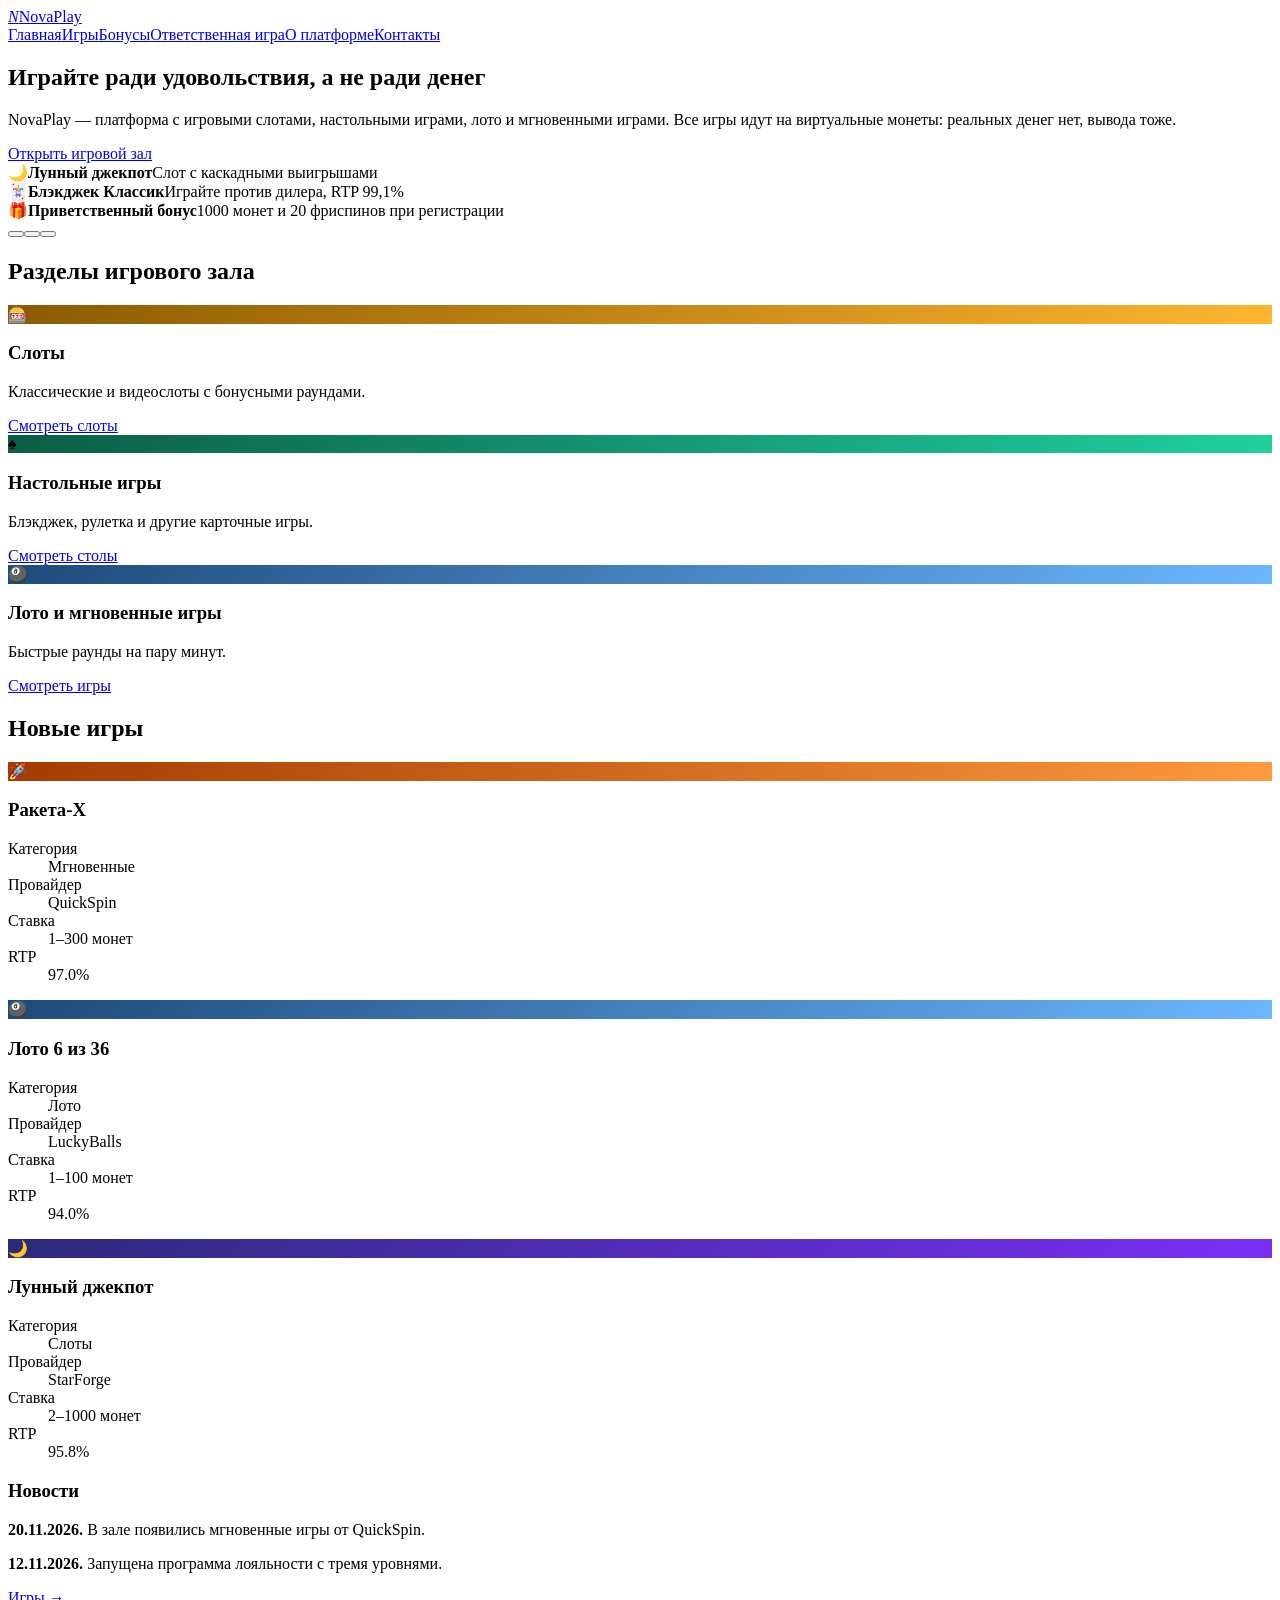
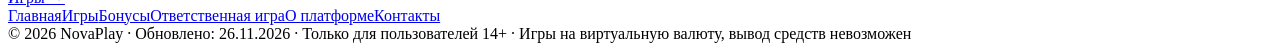
==== index.html @ 74986318 "Add files via upload" ====
<!DOCTYPE html>
<html lang="ru"><head><meta charset="utf-8"><meta name="viewport" content="width=device-width,initial-scale=1">
<title>Главная — NovaPlay</title><meta name="description" content="NovaPlay — онлайн-игры на виртуальные монеты, без реальных денег.">
<link rel="stylesheet" href="style.css"></head><body>
<header><div class="wrap"><a class="logo" href="index.html"><i>N</i>NovaPlay</a><nav><a href="index.html" class=on>Главная</a><a href="games.html">Игры</a><a href="bonuses.html">Бонусы</a><a href="responsible.html">Ответственная игра</a><a href="about.html">О платформе</a><a href="contacts.html">Контакты</a></nav></div></header>
<main class="wrap"><section class="hero"><div><h1>Играйте ради удовольствия, а не ради денег</h1><p>NovaPlay — платформа с игровыми слотами, настольными играми, лото и мгновенными играми. Все игры идут на виртуальные монеты: реальных денег нет, вывода тоже.</p><a class="btn" href="games.html">Открыть игровой зал</a></div>
<div><div class="slider" aria-label="Популярные игры"><div class="slide s1 on"><span class="ic">🌙</span><b>Лунный джекпот</b><span>Слот с каскадными выигрышами</span></div><div class="slide s2"><span class="ic">🃏</span><b>Блэкджек Классик</b><span>Играйте против дилера, RTP 99,1%</span></div><div class="slide s3"><span class="ic">🎁</span><b>Приветственный бонус</b><span>1000 монет и 20 фриспинов при регистрации</span></div></div>
<div class="dots"><button class="on" aria-label="Слайд 1"></button><button aria-label="Слайд 2"></button><button aria-label="Слайд 3"></button></div></div></section>
<h2>Разделы игрового зала</h2><div class="grid">
<article class="card"><div class="pic" style="background:linear-gradient(135deg,#8a5a00,#ffb62e)">🎰</div><div class="body"><h3>Слоты</h3><p>Классические и видеослоты с бонусными раундами.</p><a href="games.html">Смотреть слоты</a></div></article>
<article class="card"><div class="pic" style="background:linear-gradient(135deg,#0a5c45,#1fd1a0)">♠️</div><div class="body"><h3>Настольные игры</h3><p>Блэкджек, рулетка и другие карточные игры.</p><a href="games.html">Смотреть столы</a></div></article>
<article class="card"><div class="pic" style="background:linear-gradient(135deg,#1c4a7a,#6db7ff)">🎱</div><div class="body"><h3>Лото и мгновенные игры</h3><p>Быстрые раунды на пару минут.</p><a href="games.html">Смотреть игры</a></div></article></div>
<h2>Новые игры</h2><div class="grid"><article class="card" data-cat="instant" data-name="Ракета-X"><div class="pic" style="background:linear-gradient(135deg,#a33b00,#ff9a3e)">🚀</div><div class="body"><h3>Ракета-X</h3><dl class="spec"><dt>Категория</dt><dd>Мгновенные</dd><dt>Провайдер</dt><dd>QuickSpin</dd><dt>Ставка</dt><dd>1–300 монет</dd><dt>RTP</dt><dd>97.0%</dd></dl></div></article><article class="card" data-cat="lotto" data-name="Лото 6 из 36"><div class="pic" style="background:linear-gradient(135deg,#1c4a7a,#6db7ff)">🎱</div><div class="body"><h3>Лото 6 из 36</h3><dl class="spec"><dt>Категория</dt><dd>Лото</dd><dt>Провайдер</dt><dd>LuckyBalls</dd><dt>Ставка</dt><dd>1–100 монет</dd><dt>RTP</dt><dd>94.0%</dd></dl></div></article><article class="card" data-cat="slots" data-name="Лунный джекпот"><div class="pic" style="background:linear-gradient(135deg,#2b2a7a,#7b2ff7)">🌙</div><div class="body"><h3>Лунный джекпот</h3><dl class="spec"><dt>Категория</dt><dd>Слоты</dd><dt>Провайдер</dt><dd>StarForge</dd><dt>Ставка</dt><dd>2–1000 монет</dd><dt>RTP</dt><dd>95.8%</dd></dl></div></article></div>
<div class="news"><h3>Новости</h3><p><b>20.11.2026.</b> В зале появились мгновенные игры от QuickSpin.</p><p><b>12.11.2026.</b> Запущена программа лояльности с тремя уровнями.</p></div>
<div class="pn"><span></span><a href="games.html">Игры →</a></div></main>
<footer><div class="wrap"><div><a href="index.html">Главная</a><a href="games.html">Игры</a><a href="bonuses.html">Бонусы</a><a href="responsible.html">Ответственная игра</a><a href="about.html">О платформе</a><a href="contacts.html">Контакты</a></div><div>© 2026 NovaPlay · Обновлено: 26.11.2026 · Только для пользователей 14+ · Игры на виртуальную валюту, вывод средств невозможен</div></div></footer>
<script src="script.js"></script></body></html>
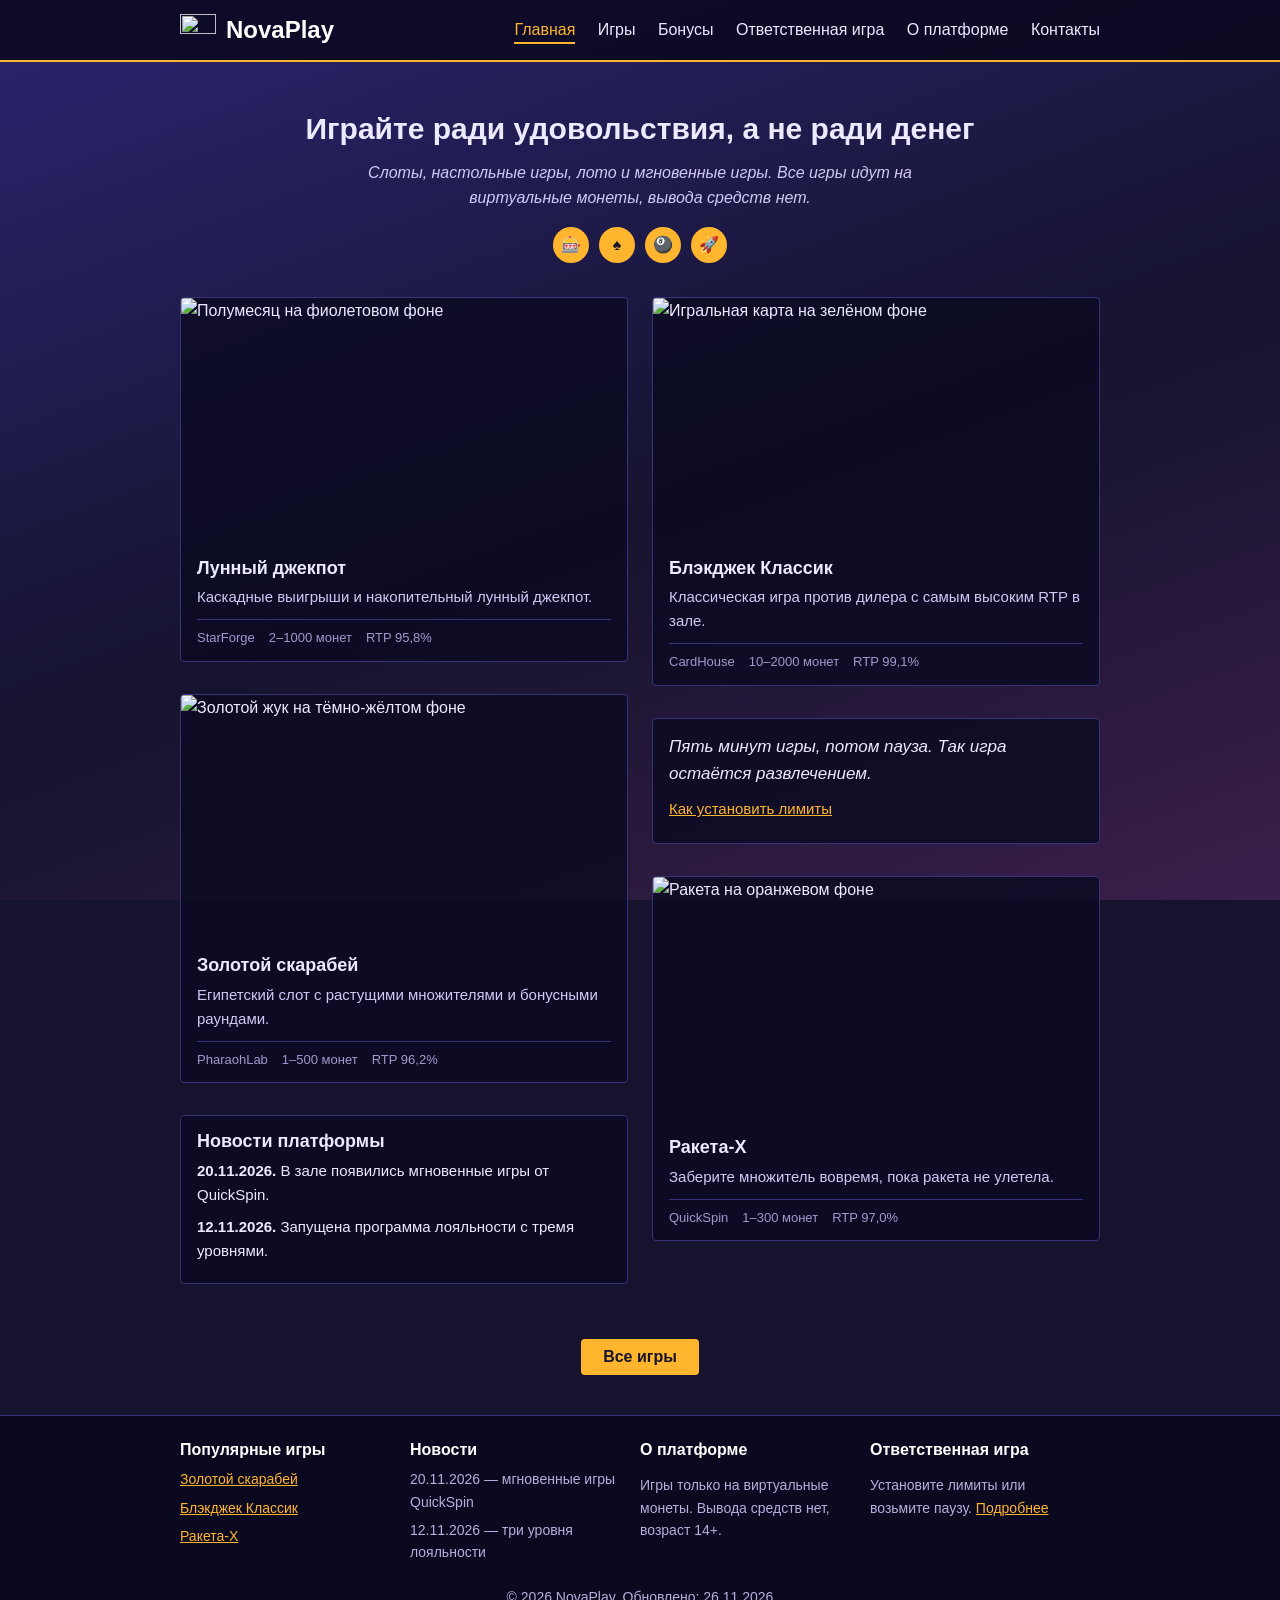
==== commit 74dcfc26: "Add files via upload" ====
--- a/index.html
+++ b/index.html
@@ -1,17 +1,113 @@
 <!DOCTYPE html>
-<html lang="ru"><head><meta charset="utf-8"><meta name="viewport" content="width=device-width,initial-scale=1">
-<title>Главная — NovaPlay</title><meta name="description" content="NovaPlay — онлайн-игры на виртуальные монеты, без реальных денег.">
-<link rel="stylesheet" href="style.css"></head><body>
-<header><div class="wrap"><a class="logo" href="index.html"><i>N</i>NovaPlay</a><nav><a href="index.html" class=on>Главная</a><a href="games.html">Игры</a><a href="bonuses.html">Бонусы</a><a href="responsible.html">Ответственная игра</a><a href="about.html">О платформе</a><a href="contacts.html">Контакты</a></nav></div></header>
-<main class="wrap"><section class="hero"><div><h1>Играйте ради удовольствия, а не ради денег</h1><p>NovaPlay — платформа с игровыми слотами, настольными играми, лото и мгновенными играми. Все игры идут на виртуальные монеты: реальных денег нет, вывода тоже.</p><a class="btn" href="games.html">Открыть игровой зал</a></div>
-<div><div class="slider" aria-label="Популярные игры"><div class="slide s1 on"><span class="ic">🌙</span><b>Лунный джекпот</b><span>Слот с каскадными выигрышами</span></div><div class="slide s2"><span class="ic">🃏</span><b>Блэкджек Классик</b><span>Играйте против дилера, RTP 99,1%</span></div><div class="slide s3"><span class="ic">🎁</span><b>Приветственный бонус</b><span>1000 монет и 20 фриспинов при регистрации</span></div></div>
-<div class="dots"><button class="on" aria-label="Слайд 1"></button><button aria-label="Слайд 2"></button><button aria-label="Слайд 3"></button></div></div></section>
-<h2>Разделы игрового зала</h2><div class="grid">
-<article class="card"><div class="pic" style="background:linear-gradient(135deg,#8a5a00,#ffb62e)">🎰</div><div class="body"><h3>Слоты</h3><p>Классические и видеослоты с бонусными раундами.</p><a href="games.html">Смотреть слоты</a></div></article>
-<article class="card"><div class="pic" style="background:linear-gradient(135deg,#0a5c45,#1fd1a0)">♠️</div><div class="body"><h3>Настольные игры</h3><p>Блэкджек, рулетка и другие карточные игры.</p><a href="games.html">Смотреть столы</a></div></article>
-<article class="card"><div class="pic" style="background:linear-gradient(135deg,#1c4a7a,#6db7ff)">🎱</div><div class="body"><h3>Лото и мгновенные игры</h3><p>Быстрые раунды на пару минут.</p><a href="games.html">Смотреть игры</a></div></article></div>
-<h2>Новые игры</h2><div class="grid"><article class="card" data-cat="instant" data-name="Ракета-X"><div class="pic" style="background:linear-gradient(135deg,#a33b00,#ff9a3e)">🚀</div><div class="body"><h3>Ракета-X</h3><dl class="spec"><dt>Категория</dt><dd>Мгновенные</dd><dt>Провайдер</dt><dd>QuickSpin</dd><dt>Ставка</dt><dd>1–300 монет</dd><dt>RTP</dt><dd>97.0%</dd></dl></div></article><article class="card" data-cat="lotto" data-name="Лото 6 из 36"><div class="pic" style="background:linear-gradient(135deg,#1c4a7a,#6db7ff)">🎱</div><div class="body"><h3>Лото 6 из 36</h3><dl class="spec"><dt>Категория</dt><dd>Лото</dd><dt>Провайдер</dt><dd>LuckyBalls</dd><dt>Ставка</dt><dd>1–100 монет</dd><dt>RTP</dt><dd>94.0%</dd></dl></div></article><article class="card" data-cat="slots" data-name="Лунный джекпот"><div class="pic" style="background:linear-gradient(135deg,#2b2a7a,#7b2ff7)">🌙</div><div class="body"><h3>Лунный джекпот</h3><dl class="spec"><dt>Категория</dt><dd>Слоты</dd><dt>Провайдер</dt><dd>StarForge</dd><dt>Ставка</dt><dd>2–1000 монет</dd><dt>RTP</dt><dd>95.8%</dd></dl></div></article></div>
-<div class="news"><h3>Новости</h3><p><b>20.11.2026.</b> В зале появились мгновенные игры от QuickSpin.</p><p><b>12.11.2026.</b> Запущена программа лояльности с тремя уровнями.</p></div>
-<div class="pn"><span></span><a href="games.html">Игры →</a></div></main>
-<footer><div class="wrap"><div><a href="index.html">Главная</a><a href="games.html">Игры</a><a href="bonuses.html">Бонусы</a><a href="responsible.html">Ответственная игра</a><a href="about.html">О платформе</a><a href="contacts.html">Контакты</a></div><div>© 2026 NovaPlay · Обновлено: 26.11.2026 · Только для пользователей 14+ · Игры на виртуальную валюту, вывод средств невозможен</div></div></footer>
-<script src="script.js"></script></body></html>+<html lang="ru">
+<head>
+	<meta charset="utf-8">
+	<meta name="viewport" content="width=device-width, initial-scale=1">
+	<title>Главная — NovaPlay</title>
+	<meta name="description" content="NovaPlay — онлайн-игры на виртуальные монеты без реальных денег.">
+	<link rel="stylesheet" href="styles.css">
+</head>
+<body>
+	<header class="site-header">
+		<div class="container header-inner">
+			<a class="logo" href="index.html"><img src="images/logo.svg" alt="" width="36" height="36">NovaPlay</a>
+			<nav>
+				<ul class="main-menu">
+				<li><a href="index.html" class="current">Главная</a></li>
+				<li><a href="games.html">Игры</a></li>
+				<li><a href="bonuses.html">Бонусы</a></li>
+				<li><a href="responsible.html">Ответственная игра</a></li>
+				<li><a href="about.html">О платформе</a></li>
+				<li><a href="contacts.html">Контакты</a></li>
+				</ul>
+			</nav>
+		</div>
+	</header>
+	<main class="container">
+		<section class="intro">
+			<h1>Играйте ради удовольствия, а не ради денег</h1>
+			<p>Слоты, настольные игры, лото и мгновенные игры. Все игры идут на виртуальные монеты, вывода средств нет.</p>
+			<ul class="icon-links"><li><a href="games.html" title="Слоты">🎰</a></li><li><a href="games.html" title="Настольные игры">♠</a></li><li><a href="games.html" title="Лото">🎱</a></li><li><a href="games.html" title="Мгновенные игры">🚀</a></li></ul>
+		</section>
+		<section class="masonry">
+			<article class="card" data-category="slots" data-name="Лунный джекпот">
+				<img src="images/game-moon.svg" alt="Полумесяц на фиолетовом фоне" width="400" height="220">
+				<div class="card-body">
+					<h2 class="card-title">Лунный джекпот</h2>
+					<p>Каскадные выигрыши и накопительный лунный джекпот.</p>
+					<div class="card-meta"><span>StarForge</span><span>2–1000 монет</span><span>RTP 95,8%</span></div>
+				</div>
+			</article>
+			<article class="card" data-category="slots" data-name="Золотой скарабей">
+				<img src="images/game-scarab.svg" alt="Золотой жук на тёмно-жёлтом фоне" width="400" height="220">
+				<div class="card-body">
+					<h2 class="card-title">Золотой скарабей</h2>
+					<p>Египетский слот с растущими множителями и бонусными раундами.</p>
+					<div class="card-meta"><span>PharaohLab</span><span>1–500 монет</span><span>RTP 96,2%</span></div>
+				</div>
+			</article>
+			<article class="card card-text">
+				<div class="card-body">
+					<h2 class="card-title">Новости платформы</h2>
+					<ul class="news-list">
+						<li><strong>20.11.2026.</strong> В зале появились мгновенные игры от QuickSpin.</li>
+						<li><strong>12.11.2026.</strong> Запущена программа лояльности с тремя уровнями.</li>
+					</ul>
+				</div>
+			</article>
+			<article class="card" data-category="table" data-name="Блэкджек Классик">
+				<img src="images/game-blackjack.svg" alt="Игральная карта на зелёном фоне" width="400" height="220">
+				<div class="card-body">
+					<h2 class="card-title">Блэкджек Классик</h2>
+					<p>Классическая игра против дилера с самым высоким RTP в зале.</p>
+					<div class="card-meta"><span>CardHouse</span><span>10–2000 монет</span><span>RTP 99,1%</span></div>
+				</div>
+			</article>
+			<article class="card card-text">
+				<div class="card-body">
+					<blockquote>Пять минут игры, потом пауза. Так игра остаётся развлечением.</blockquote>
+					<p><a href="responsible.html">Как установить лимиты</a></p>
+				</div>
+			</article>
+			<article class="card" data-category="instant" data-name="Ракета-X">
+				<img src="images/game-rocket.svg" alt="Ракета на оранжевом фоне" width="400" height="220">
+				<div class="card-body">
+					<h2 class="card-title">Ракета-X</h2>
+					<p>Заберите множитель вовремя, пока ракета не улетела.</p>
+					<div class="card-meta"><span>QuickSpin</span><span>1–300 монет</span><span>RTP 97,0%</span></div>
+				</div>
+			</article>
+		</section>
+		<p class="more"><a class="button" href="games.html">Все игры</a></p>
+	</main>
+	<footer class="site-footer">
+		<div class="container footer-columns">
+			<section class="footer-col">
+				<h2>Популярные игры</h2>
+				<ul>
+					<li><a href="games.html">Золотой скарабей</a></li>
+					<li><a href="games.html">Блэкджек Классик</a></li>
+					<li><a href="games.html">Ракета-X</a></li>
+				</ul>
+			</section>
+			<section class="footer-col">
+				<h2>Новости</h2>
+				<ul>
+					<li>20.11.2026 — мгновенные игры QuickSpin</li>
+					<li>12.11.2026 — три уровня лояльности</li>
+				</ul>
+			</section>
+			<section class="footer-col">
+				<h2>О платформе</h2>
+				<p>Игры только на виртуальные монеты. Вывода средств нет, возраст 14+.</p>
+			</section>
+			<section class="footer-col">
+				<h2>Ответственная игра</h2>
+				<p>Установите лимиты или возьмите паузу. <a href="responsible.html">Подробнее</a></p>
+			</section>
+		</div>
+		<p class="container copyright">© 2026 NovaPlay. Обновлено: 26.11.2026</p>
+	</footer>
+	<script src="js/main.js"></script>
+</body>
+</html>
--- a/styles.css
+++ b/styles.css
@@ -0,0 +1,89 @@
+/* NovaPlay, layout based on variant 1 */
+html { box-sizing: border-box; }
+*, *:before, *:after { box-sizing: inherit; }
+body { margin: 0; color: #eceaff; background: #15132e linear-gradient(160deg, #2b2570 0%, #15132e 55%, #3a1f4a 100%) fixed; font: 16px/1.6 "Segoe UI", Roboto, Arial, sans-serif; }
+img { max-width: 100%; height: auto; display: block; }
+.card img { width: 100%; }
+h1, h2 { font-family: "Trebuchet MS", sans-serif; line-height: 1.25; }
+h1 { font-size: 30px; margin: 28px 0 12px; }
+ul { margin: 0; padding: 0; list-style: none; }
+
+a:link { color: #ffb62e; }
+a:visited { color: #e0b6ff; }
+a:hover { color: #3ee6b0; text-decoration: underline; }
+a:active { color: #ff6b8b; }
+a:focus { outline: 3px solid #3ee6b0; outline-offset: 2px; }
+
+.container { max-width: 960px; margin: 0 auto; padding: 0 20px; }
+
+.site-header { background: rgba(10, 8, 30, 0.85); border-bottom: 2px solid #ffb62e; }
+.header-inner { display: -ms-flexbox; display: flex; -ms-flex-wrap: wrap; flex-wrap: wrap; -ms-flex-align: center; align-items: center; -ms-flex-pack: justify; justify-content: space-between; padding-top: 12px; padding-bottom: 12px; }
+.logo { display: -ms-flexbox; display: flex; -ms-flex-align: center; align-items: center; font: bold 24px "Trebuchet MS", sans-serif; text-decoration: none; }
+.logo:link, .logo:visited { color: #fff; }
+.logo img { margin-right: 10px; }
+.main-menu li { display: inline-block; margin-left: 18px; }
+.main-menu a { text-decoration: none; padding: 4px 0; border-bottom: 2px solid transparent; }
+.main-menu a:link, .main-menu a:visited { color: #eceaff; }
+.main-menu a:hover, .main-menu a.current { color: #ffb62e; border-bottom-color: #ffb62e; }
+
+.intro { text-align: center; padding: 20px 0 10px; }
+.intro p { color: #cfcaf5; max-width: 620px; margin: 0 auto 16px; font-style: italic; }
+.icon-links li { display: inline-block; margin: 0 5px; }
+.icon-links a { display: block; width: 36px; height: 36px; line-height: 36px; border-radius: 50%; background: #ffb62e; text-decoration: none; }
+.icon-links a:link, .icon-links a:visited { color: #15132e; }
+.icon-links a:hover { background: #3ee6b0; color: #15132e; }
+
+.masonry { -webkit-column-count: 2; -moz-column-count: 2; column-count: 2; -webkit-column-gap: 24px; -moz-column-gap: 24px; column-gap: 24px; margin: 24px 0; }
+.card { display: inline-block; width: 100%; margin: 0 0 24px; background: rgba(12, 10, 34, 0.82); border: 1px solid #37337a; border-radius: 4px; overflow: hidden; -webkit-column-break-inside: avoid; page-break-inside: avoid; break-inside: avoid; }
+.card-body { padding: 14px 16px 12px; }
+.card-title { font-size: 18px; margin: 0 0 6px; }
+.card p { margin: 0 0 10px; color: #cfcaf5; font-size: 15px; }
+.card-meta { border-top: 1px solid #37337a; padding-top: 8px; font-size: 13px; color: #9f9acd; }
+.card-meta span { margin-right: 14px; }
+.card-text blockquote { margin: 0 0 10px; font-style: italic; font-size: 17px; }
+.news-list li { margin-bottom: 8px; font-size: 15px; }
+[hidden] { display: none; }
+
+.button { display: inline-block; padding: 9px 22px; border: 0; border-radius: 4px; background: #ffb62e; font: bold 16px "Segoe UI", Arial, sans-serif; text-decoration: none; cursor: pointer; }
+.button:link, .button:visited, .button { color: #15132e; }
+.button:hover { background: #3ee6b0; color: #15132e; text-decoration: none; }
+.more { text-align: center; }
+
+.filters { margin-bottom: 20px; }
+.filters input, .filters select, .contact-form input, .contact-form textarea { padding: 9px 12px; color: #eceaff; background: rgba(12, 10, 34, 0.9); border: 1px solid #37337a; border-radius: 4px; font: inherit; }
+.filters input { margin-right: 10px; }
+
+.table-wrap { overflow-x: auto; }
+.bonus-table { width: 100%; min-width: 520px; border-collapse: collapse; background: rgba(12, 10, 34, 0.82); }
+.bonus-table th, .bonus-table td { border: 1px solid #37337a; padding: 10px 12px; text-align: left; }
+.bonus-table thead th { background: #37337a; }
+.cell-welcome { background: #0f5c47; }
+.cell-spins { background: #5a2b8a; }
+.cell-cashback { background: #7a5200; }
+.cell-level { background: #1c4a7a; }
+
+.facts { overflow: hidden; margin: 24px 0; }
+.facts div { float: left; width: 25%; padding: 14px; text-align: center; background: rgba(12, 10, 34, 0.82); border: 1px solid #37337a; }
+.facts dt { color: #9f9acd; font-size: 14px; }
+.facts dd { margin: 0; font: bold 28px "Trebuchet MS", sans-serif; color: #ffb62e; }
+address { font-style: normal; margin-bottom: 20px; }
+
+.contact-form { max-width: 520px; margin-bottom: 24px; }
+.contact-form label { display: block; margin: 12px 0 4px; }
+.contact-form input, .contact-form textarea { display: block; width: 100%; }
+.contact-form .button { margin-top: 16px; }
+.map { display: block; width: 100%; height: 320px; border: 2px solid #37337a; border-radius: 4px; }
+
+.site-footer { margin-top: 40px; padding: 24px 0 14px; background: rgba(10, 8, 30, 0.9); border-top: 1px solid #37337a; font-size: 14px; color: #b4b0dc; }
+.footer-columns { display: -ms-flexbox; display: flex; -ms-flex-wrap: wrap; flex-wrap: wrap; margin: 0 auto; }
+.footer-col { -ms-flex: 1 1 200px; flex: 1 1 200px; padding-right: 20px; }
+.footer-col h2 { font-size: 16px; color: #fff; margin: 0 0 8px; }
+.footer-col li { margin-bottom: 6px; }
+.copyright { margin-top: 16px; text-align: center; }
+
+@media (max-width: 700px) {
+	.masonry { -webkit-column-count: 1; -moz-column-count: 1; column-count: 1; }
+	.main-menu li { margin: 0 14px 0 0; }
+	.header-inner nav { margin-top: 8px; }
+	.facts div { width: 50%; }
+}
